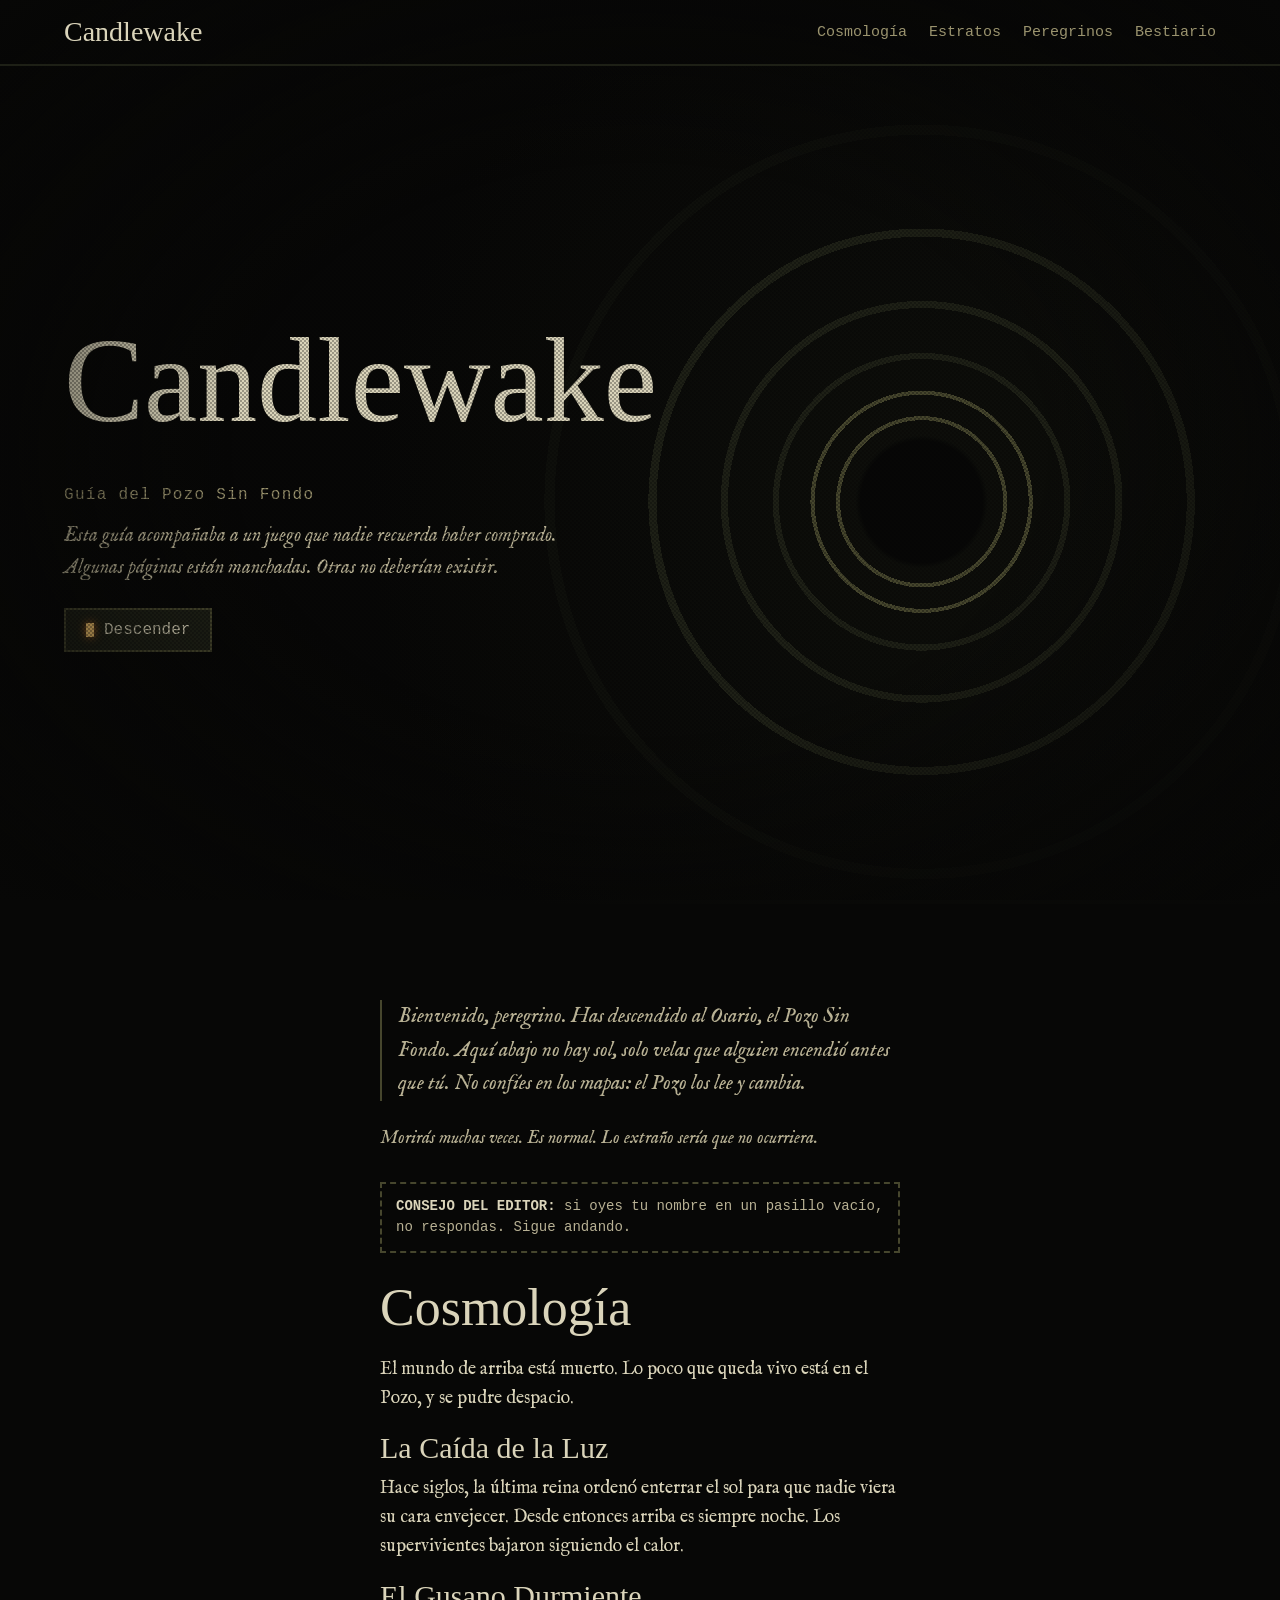
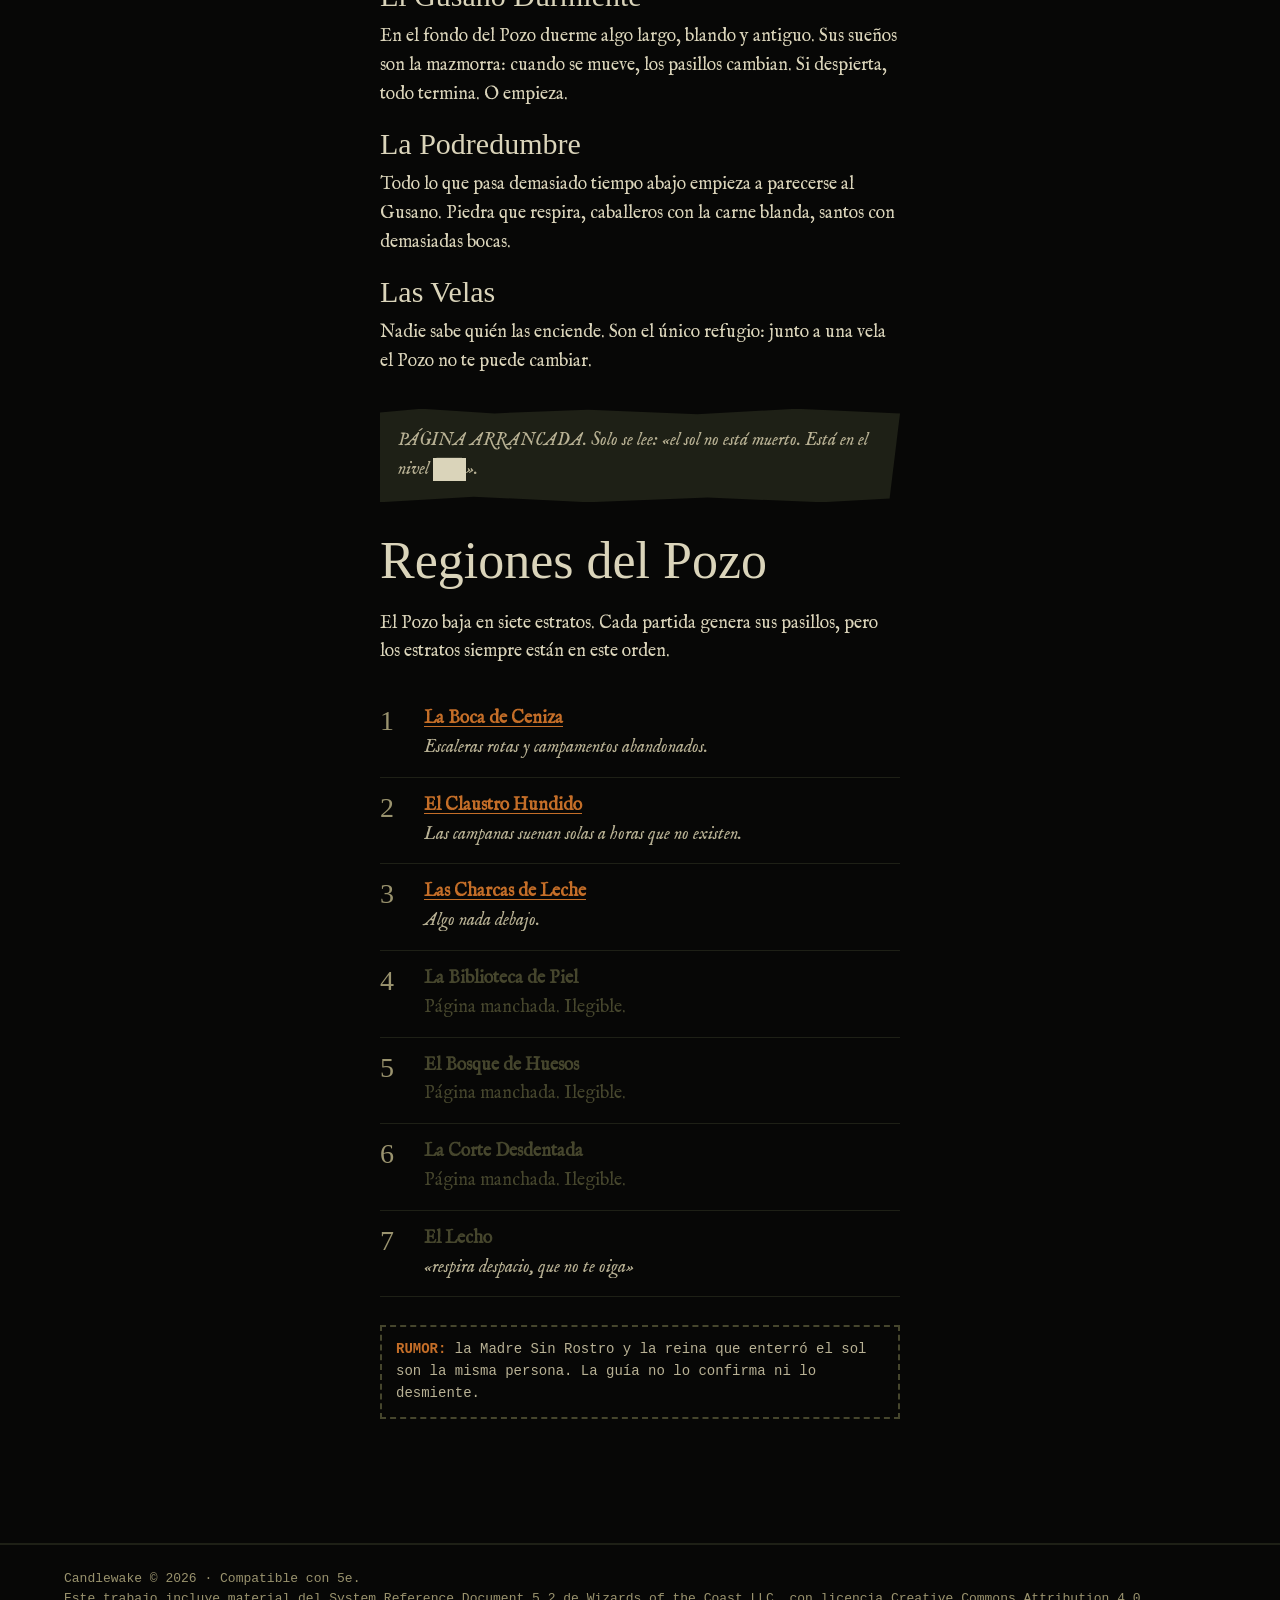
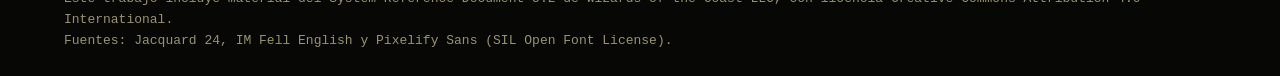
==== index.html @ 90427fa7 "Web de lore de Candlewake: portada, tres estratos, peregrinos y bestiario Co-Authored-By: Claude Opu" ====
<!DOCTYPE html>
<html lang="es">
<head>
<meta charset="utf-8">
<meta name="viewport" content="width=device-width, initial-scale=1">
<title>Candlewake — Guía del Pozo Sin Fondo</title>
<meta name="description" content="Candlewake: librojuego de rol en solitario, compatible con 5e. Baja por el Pozo Sin Fondo. Guía del lore.">
<link rel="stylesheet" href="css/osario.css">
</head>
<body>

<nav class="nav" aria-label="Guía">
  <a class="marca" href="index.html">Candlewake</a>
  <a href="index.html#cosmologia">Cosmología</a>
  <a href="index.html#estratos">Estratos</a>
  <a href="peregrinos.html">Peregrinos</a>
  <a href="bestiario.html">Bestiario</a>
</nav>

<header class="portada">
  <div class="bloque">
    <h1>Candlewake</h1>
    <p class="subtitulo">Guía del Pozo Sin Fondo</p>
    <p>Esta guía acompañaba a un juego que nadie recuerda haber comprado. Algunas páginas están manchadas. Otras no deberían existir.</p>
    <div class="botones">
      <a class="btn vela" href="#estratos">Descender</a>
    </div>
  </div>
</header>

<main class="pagina">
  <p class="lema">Bienvenido, peregrino. Has descendido al Osario, el Pozo Sin Fondo. Aquí abajo no hay sol, solo velas que alguien encendió antes que tú. No confíes en los mapas: el Pozo los lee y cambia.</p>
  <p><em>Morirás muchas veces. Es normal. Lo extraño sería que no ocurriera.</em></p>

  <div class="nota"><b>CONSEJO DEL EDITOR:</b> si oyes tu nombre en un pasillo vacío, no respondas. Sigue andando.</div>

  <section id="cosmologia">
    <h2>Cosmología</h2>
    <p>El mundo de arriba está muerto. Lo poco que queda vivo está en el Pozo, y se pudre despacio.</p>

    <h3>La Caída de la Luz</h3>
    <p>Hace siglos, la última reina ordenó enterrar el sol para que nadie viera su cara envejecer. Desde entonces arriba es siempre noche. Los supervivientes bajaron siguiendo el calor.</p>

    <h3>El Gusano Durmiente</h3>
    <p>En el fondo del Pozo duerme algo largo, blando y antiguo. Sus sueños son la mazmorra: cuando se mueve, los pasillos cambian. Si despierta, todo termina. O empieza.</p>

    <h3>La Podredumbre</h3>
    <p>Todo lo que pasa demasiado tiempo abajo empieza a parecerse al Gusano. Piedra que respira, caballeros con la carne blanda, santos con demasiadas bocas.</p>

    <h3>Las Velas</h3>
    <p>Nadie sabe quién las enciende. Son el único refugio: junto a una vela el Pozo no te puede cambiar.</p>

    <div class="arrancada">PÁGINA ARRANCADA. Solo se lee: «el sol no está muerto. Está en el nivel <span class="tachado" aria-label="texto tachado">██</span>».</div>
  </section>

  <section id="estratos">
    <h2>Regiones del Pozo</h2>
    <p>El Pozo baja en siete estratos. Cada partida genera sus pasillos, pero los estratos siempre están en este orden.</p>
    <ol class="estratos">
      <li><div><a href="estratos/boca-de-ceniza.html"><b>La Boca de Ceniza</b></a><br><em>Escaleras rotas y campamentos abandonados.</em></div></li>
      <li><div><a href="estratos/claustro-hundido.html"><b>El Claustro Hundido</b></a><br><em>Las campanas suenan solas a horas que no existen.</em></div></li>
      <li><div><a href="estratos/charcas-de-leche.html"><b>Las Charcas de Leche</b></a><br><em>Algo nada debajo.</em></div></li>
      <li class="bloqueado"><div><b>La Biblioteca de Piel</b><br>Página manchada. Ilegible.</div></li>
      <li class="bloqueado"><div><b>El Bosque de Huesos</b><br>Página manchada. Ilegible.</div></li>
      <li class="bloqueado"><div><b>La Corte Desdentada</b><br>Página manchada. Ilegible.</div></li>
      <li class="bloqueado"><div><b>El Lecho</b><br><em>«respira despacio, que no te oiga»</em></div></li>
    </ol>
    <div class="nota rumor"><b>RUMOR:</b> la Madre Sin Rostro y la reina que enterró el sol son la misma persona. La guía no lo confirma ni lo desmiente.</div>
  </section>
</main>

<footer class="pie">
  Candlewake © 2026 · Compatible con 5e.<br>
  Este trabajo incluye material del System Reference Document 5.2 de Wizards of the Coast LLC, con licencia Creative Commons Attribution 4.0 International.<br>
  Fuentes: Jacquard 24, IM Fell English y Pixelify Sans (SIL Open Font License).
</footer>

</body>
</html>
---- css/osario.css ----
/* ==========================================================
   CANDLEWAKE — Guía del Pozo Sin Fondo
   Estilos de la web de lore (GitHub Pages). Paleta del kit de Osario.
   ========================================================== */

@font-face{font-family:"Jacquard 24";src:url("../fonts/Jacquard24-Regular.ttf") format("truetype");font-display:swap}
@font-face{font-family:"IM Fell English";src:url("../fonts/IMFellEnglish-Regular.ttf") format("truetype");font-display:swap}
@font-face{font-family:"IM Fell English";font-style:italic;src:url("../fonts/IMFellEnglish-Italic.ttf") format("truetype");font-display:swap}
@font-face{font-family:"Pixelify Sans";src:url("../fonts/PixelifySans.ttf") format("truetype");font-weight:400 700;font-display:swap}

:root{
  /* Paleta del kit de Osario */
  --negro:#070706;   /* fondo */
  --pozo:#0E0F0B;    /* paneles profundos */
  --musgo:#1E2016;   /* tarjetas */
  --oliva:#46462D;   /* bordes */
  --ceniza:#9A936E;  /* texto secundario (contraste AA sobre --musgo) */
  --hueso:#DAD4BA;   /* texto principal */
  --pergamino:#B8B194; /* cursivas y citas */
  --sangre:#8C1A12;  /* Podredumbre, peligro */
  --vela:#C46E28;    /* enlaces, acento cálido: usar poco */
  --llama:#F5C46E;   /* hover, brillo de vela */

  --f-titulo:"Jacquard 24",serif;
  --f-texto:"IM Fell English",Georgia,serif;
  --f-ui:"Pixelify Sans",monospace;

  --ancho:72ch;
}

*{box-sizing:border-box;min-width:0}
html{background:var(--negro)}
body{
  margin:0;min-height:100vh;
  background:var(--negro);color:var(--hueso);
  font:18px/1.6 var(--f-texto);
  overflow-x:clip;
}

/* Viñeta + dithering de 4px sobre toda la página (imita el filtro) */
body::after{
  content:"";position:fixed;inset:0;pointer-events:none;z-index:50;
  background:
    radial-gradient(ellipse at center,transparent 45%,var(--negro) 100%),
    repeating-conic-gradient(#0000 0 25%,#0706064d 0 50%) 0 0/4px 4px;
}

img{max-width:100%;image-rendering:pixelated}

a{color:var(--vela);text-decoration-thickness:1px;text-underline-offset:3px}
a:hover,a:focus-visible{color:var(--llama);text-shadow:0 0 6px var(--vela)}
:focus-visible{outline:2px solid var(--llama);outline-offset:3px}

h1,h2,h3{font-family:var(--f-titulo);font-weight:400;line-height:1.05;margin:0 0 .4em;text-wrap:balance}
h1{font-size:clamp(56px,10vw,120px)}
h2{font-size:clamp(34px,5vw,52px)}
h3{font-size:30px}
p{margin:0 0 1em}
em,i{color:var(--pergamino)}

/* ---------- Navegación ---------- */
.nav{
  position:relative;z-index:60;
  display:flex;flex-wrap:wrap;gap:6px 22px;align-items:center;
  padding:16px max(5vw,16px);
  font:15px var(--f-ui);
  border-bottom:2px solid var(--musgo);
}
.nav a{color:var(--ceniza);text-decoration:none}
.nav a:hover,.nav a[aria-current]{color:var(--llama)}
.nav .marca{font:28px var(--f-titulo);color:var(--hueso);margin-right:auto}

/* ---------- Portada ---------- */
.portada{
  position:relative;min-height:calc(100vh - 62px);
  display:flex;align-items:center;
  padding:48px max(5vw,16px);
  /* Sin ilustración: anillos de piedra que bajan al negro, cada vez más juntos, como el motivo «pozo» del juego */
  background:
    radial-gradient(circle at 72% 52%,var(--negro) 0 6%,transparent 6.5%),
    radial-gradient(circle at 72% 52%,transparent 0 8%,var(--oliva) 8% 8.4%,transparent 8.4% 10.5%,var(--oliva) 10.5% 10.9%,
      transparent 10.9% 14%,var(--musgo) 14% 14.6%,transparent 14.6% 19%,var(--musgo) 19% 19.7%,
      transparent 19.7% 26%,var(--musgo) 26% 26.8%,transparent 26.8% 36%,var(--pozo) 36% 37%,transparent 37%),
    radial-gradient(circle at 72% 52%,var(--pozo) 0,var(--negro) 55%);
}
.portada .subtitulo{font:16px var(--f-ui);font-style:normal;color:var(--ceniza);letter-spacing:.08em;margin-top:-.4em}
.portada .bloque{max-width:520px;position:relative;z-index:2}
.portada p{font-size:20px;color:var(--pergamino);font-style:italic}

/* ---------- Botones ---------- */
.btn{
  display:inline-flex;align-items:center;gap:10px;min-height:44px;
  padding:10px 20px;
  font:16px var(--f-ui);color:var(--hueso);text-decoration:none;
  background:var(--musgo);border:2px solid var(--oliva);
}
.btn:hover{border-color:var(--vela);color:var(--llama);text-shadow:none}
.btn.vela::before{
  content:"";width:8px;height:14px;background:var(--llama);box-shadow:0 0 8px var(--vela);
}
.botones{display:flex;flex-wrap:wrap;gap:12px;margin-top:24px}

/* ---------- Páginas de la guía ---------- */
.pagina{max-width:var(--ancho);margin:0 auto;padding:clamp(32px,6vw,72px) max(5vw,16px) 96px;position:relative}
.pagina h1{font-size:clamp(48px,7vw,84px)}
.estrato-num{font:15px var(--f-ui);color:var(--ceniza)}
.lema{font-size:21px;font-style:italic;color:var(--pergamino);border-left:2px solid var(--oliva);padding-left:16px;margin:24px 0}

/* Nota de la guía: CONSEJO, RUMOR, ERRATA, TRUCO */
.nota{
  font:14px/1.55 var(--f-ui);color:var(--pergamino);
  border:2px dashed var(--oliva);padding:12px 14px;margin:28px 0;
}
.nota b{color:var(--hueso);font-weight:600}
.nota.rumor b{color:var(--vela)}
.nota.errata b{color:#C0392B}

/* Texto censurado / página arrancada */
.tachado{background:var(--hueso);color:var(--hueso);padding:0 .2em;user-select:none}
.arrancada{
  margin:32px 0;padding:18px;
  background:var(--musgo);
  clip-path:polygon(0 4%,8% 0,22% 5%,40% 1%,61% 6%,80% 0,100% 5%,98% 96%,85% 100%,63% 95%,40% 100%,18% 94%,0 100%);
  font-style:italic;color:var(--pergamino);
}

/* Tarjetas: peregrinos, criaturas, reliquias */
.rejilla{display:grid;grid-template-columns:repeat(auto-fill,minmax(min(100%,280px),1fr));gap:16px;margin:24px 0}
.tarjeta{background:var(--musgo);border:2px solid var(--oliva);padding:16px}
.tarjeta h3{margin-bottom:.2em}
.tarjeta .meta{font:13px var(--f-ui);color:var(--ceniza);margin-bottom:8px}

/* Tablas de la guía */
.tabla{overflow-x:auto;margin:24px 0}
table{border-collapse:collapse;width:100%;font-size:16px}
th{font:14px var(--f-ui);color:var(--ceniza);text-align:left;font-weight:400}
th,td{padding:10px 12px;border-bottom:1px solid var(--oliva);vertical-align:top}

/* Lista de estratos */
.estratos{list-style:none;padding:0;margin:24px 0;counter-reset:e}
.estratos li{counter-increment:e;display:flex;gap:16px;padding:14px 0;border-bottom:1px solid var(--musgo)}
.estratos li::before{content:counter(e);font:28px var(--f-titulo);color:var(--ceniza);min-width:28px}
.estratos .bloqueado,.bloqueado{color:var(--oliva)}
.paginacion{display:flex;justify-content:space-between;gap:16px;flex-wrap:wrap;margin-top:48px}

.pie{
  border-top:2px solid var(--musgo);padding:24px max(5vw,16px);
  font:13px/1.6 var(--f-ui);color:var(--ceniza);position:relative;z-index:60;
}

@media (max-width:600px){
  .portada{align-items:flex-end}
  .portada::before{content:"";position:absolute;inset:0;background:linear-gradient(transparent 30%,var(--negro) 85%)}
  body{font-size:17px}
}
@media (prefers-reduced-motion:no-preference){
  .btn.vela::before{animation:parpadeo 3s infinite steps(1)}
  @keyframes parpadeo{0%,100%{opacity:1}47%{opacity:.6}50%{opacity:1}83%{opacity:.8}}
}
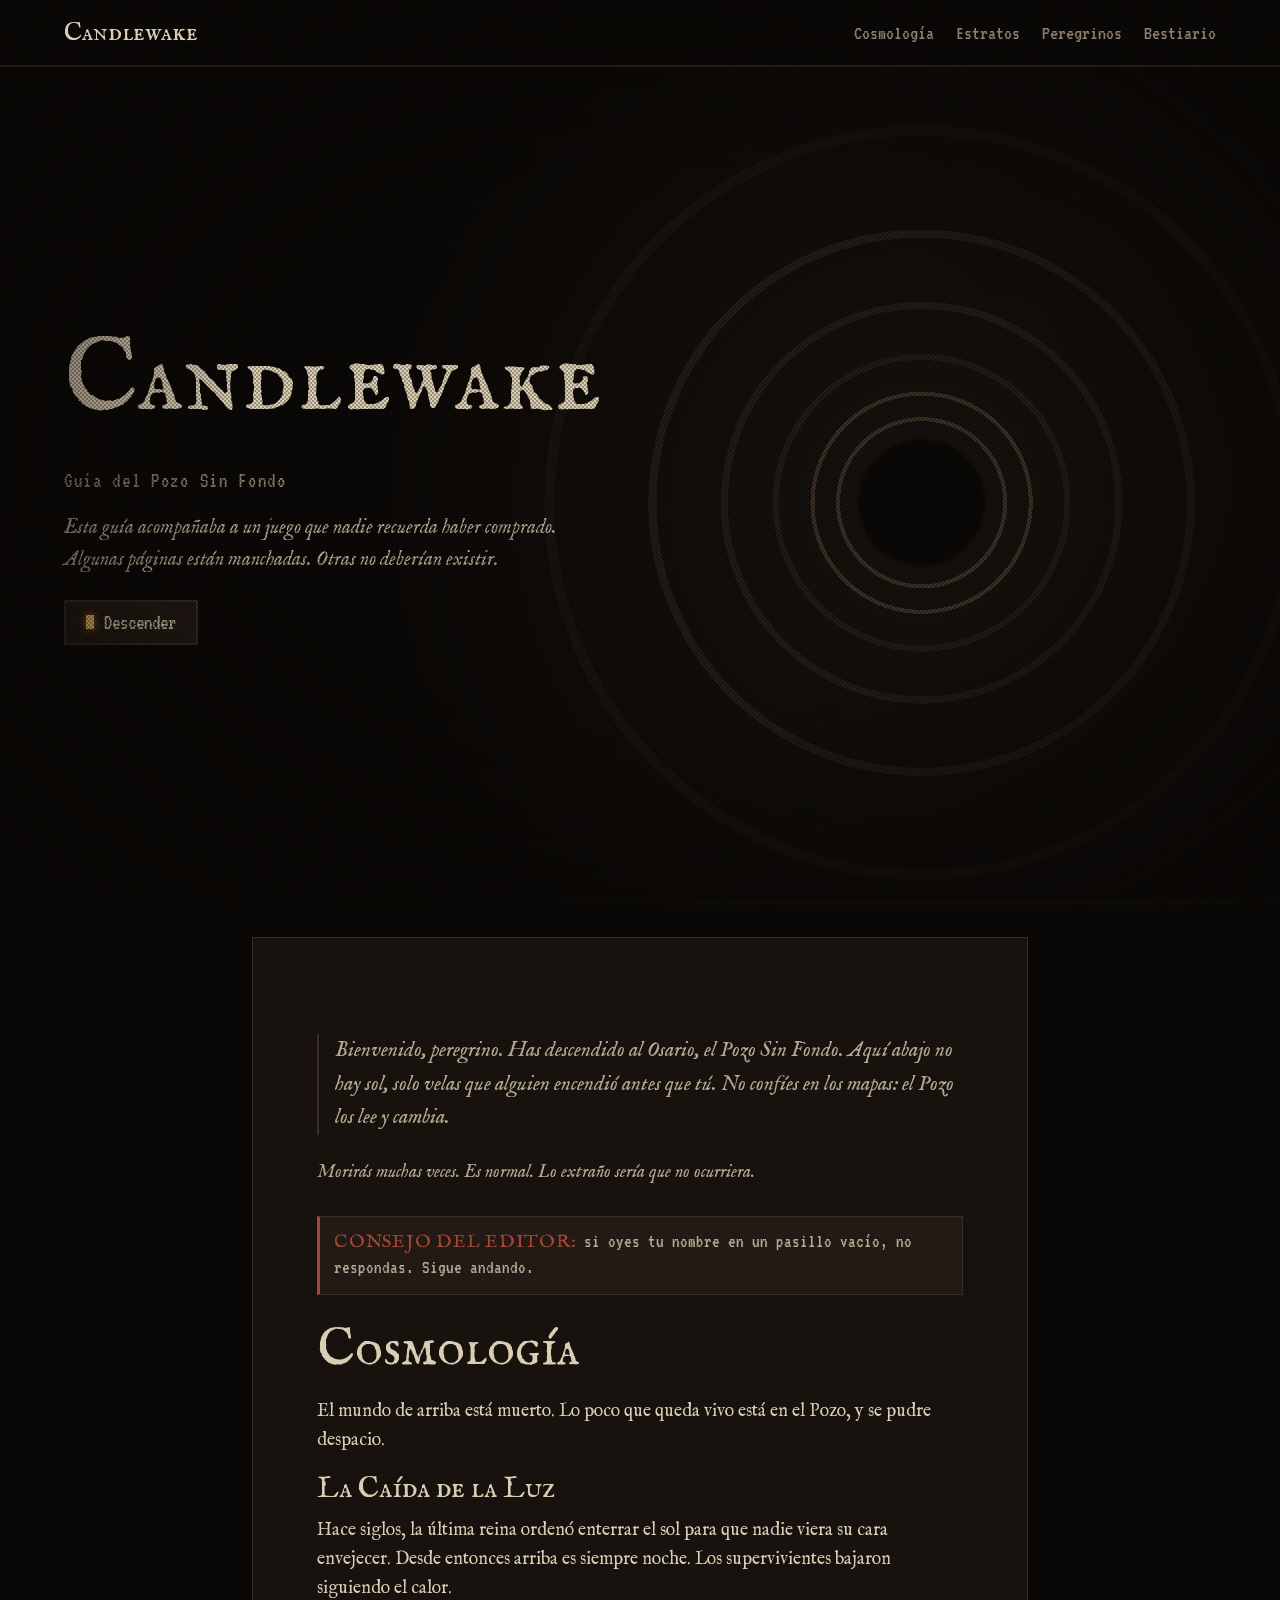
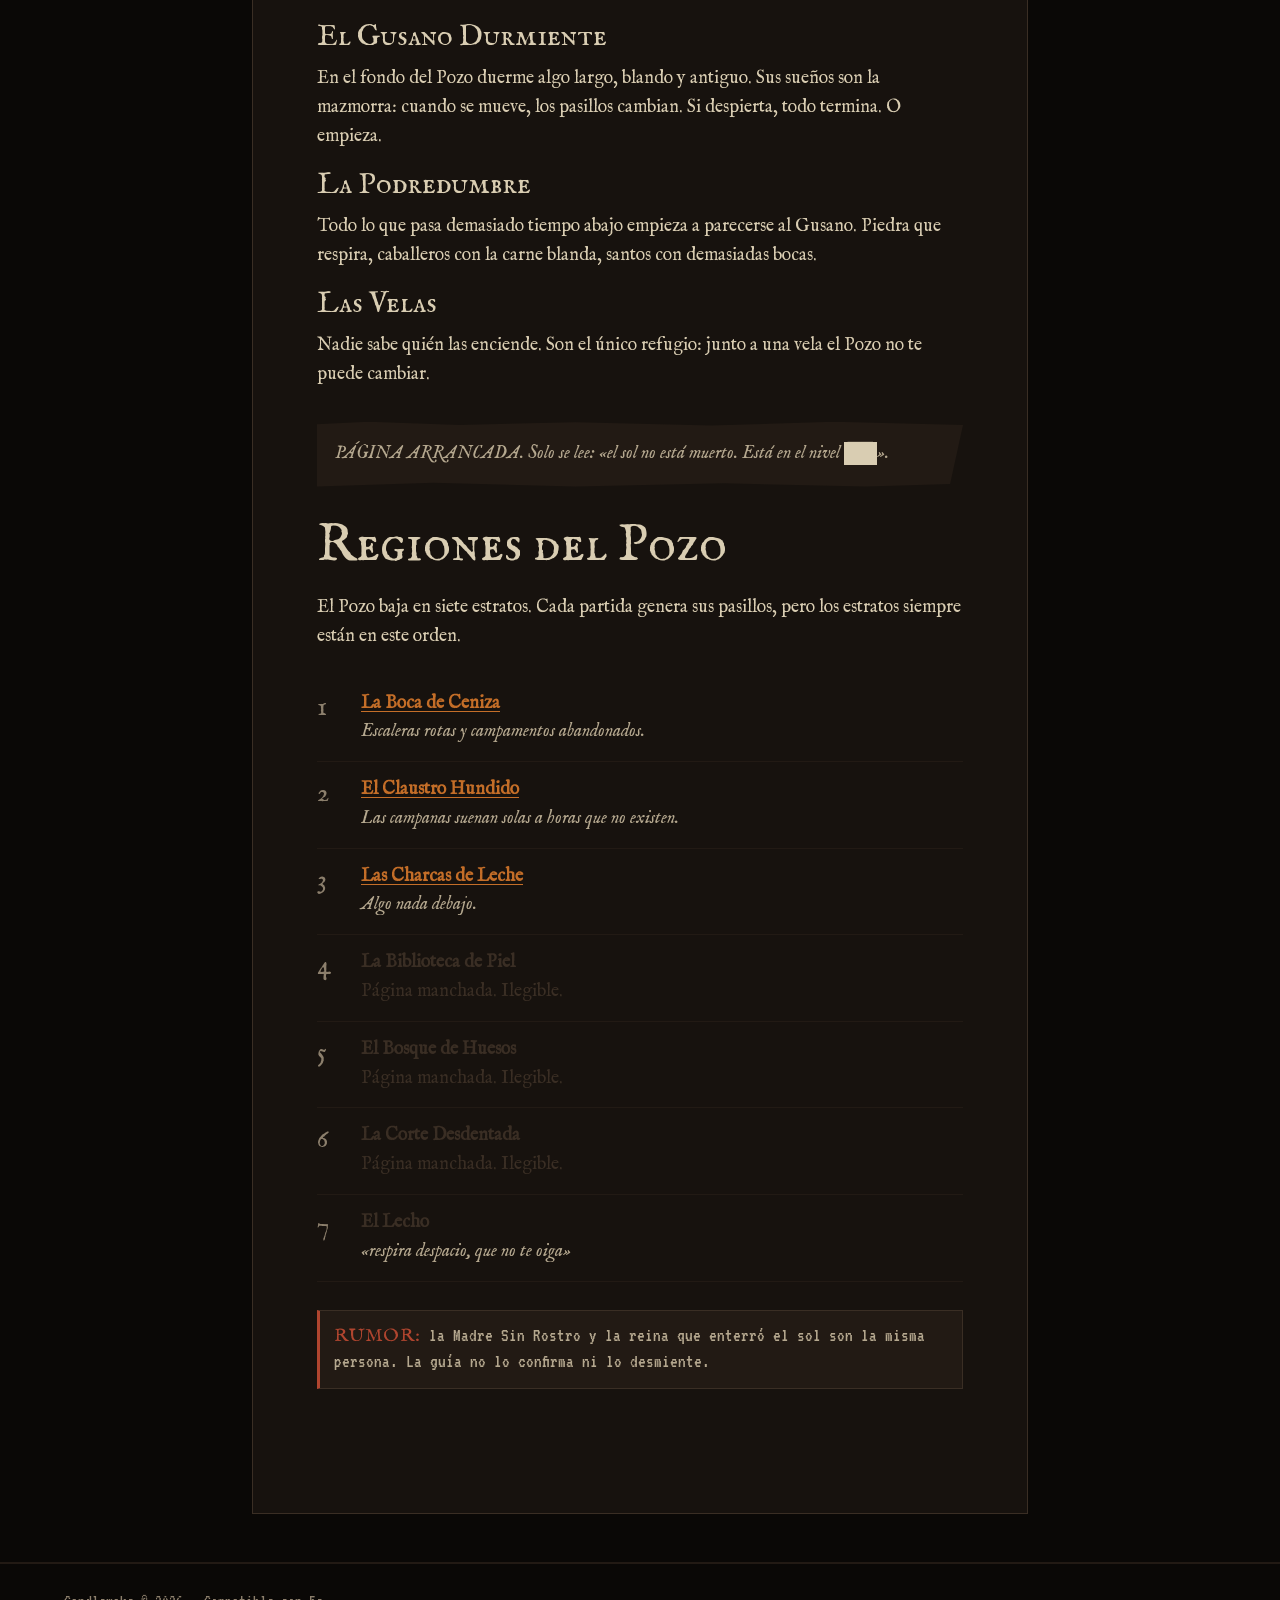
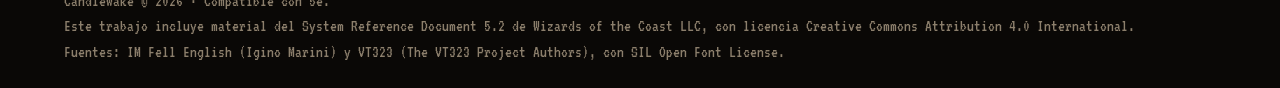
==== commit 17f5d5eb: "Web con la paleta y las fuentes del juego; acento de cada estrato Co-Authored-By: Claude Opus 5.5 <n" ====
--- a/index.html
+++ b/index.html
@@ -72,7 +72,7 @@
 <footer class="pie">
   Candlewake © 2026 · Compatible con 5e.<br>
   Este trabajo incluye material del System Reference Document 5.2 de Wizards of the Coast LLC, con licencia Creative Commons Attribution 4.0 International.<br>
-  Fuentes: Jacquard 24, IM Fell English y Pixelify Sans (SIL Open Font License).
+  Fuentes: IM Fell English (Igino Marini) y VT323 (The VT323 Project Authors), con SIL Open Font License.
 </footer>
 
 </body>
--- a/css/osario.css
+++ b/css/osario.css
@@ -3,36 +3,41 @@
    Estilos de la web de lore (GitHub Pages). Paleta del kit de Osario.
    ========================================================== */
 
-@font-face{font-family:"Jacquard 24";src:url("../fonts/Jacquard24-Regular.ttf") format("truetype");font-display:swap}
+@font-face{font-family:"IM Fell English SC";src:url("../fonts/IMFellEnglishSC-Regular.ttf") format("truetype");font-display:swap}
 @font-face{font-family:"IM Fell English";src:url("../fonts/IMFellEnglish-Regular.ttf") format("truetype");font-display:swap}
 @font-face{font-family:"IM Fell English";font-style:italic;src:url("../fonts/IMFellEnglish-Italic.ttf") format("truetype");font-display:swap}
-@font-face{font-family:"Pixelify Sans";src:url("../fonts/PixelifySans.ttf") format("truetype");font-weight:400 700;font-display:swap}
+@font-face{font-family:"VT323";src:url("../fonts/VT323-Regular.ttf") format("truetype");font-display:swap}
 
 :root{
-  /* Paleta del kit de Osario */
-  --negro:#070706;   /* fondo */
-  --pozo:#0E0F0B;    /* paneles profundos */
-  --musgo:#1E2016;   /* tarjetas */
-  --oliva:#46462D;   /* bordes */
-  --ceniza:#9A936E;  /* texto secundario (contraste AA sobre --musgo) */
-  --hueso:#DAD4BA;   /* texto principal */
-  --pergamino:#B8B194; /* cursivas y citas */
-  --sangre:#8C1A12;  /* Podredumbre, peligro */
-  --vela:#C46E28;    /* enlaces, acento cálido: usar poco */
-  --llama:#F5C46E;   /* hover, brillo de vela */
+  /* Paleta del juego (docs/diseno.md de Candlewake): guía impresa en negro y escaneada */
+  --noche:#0a0806;     /* fuera de la página */
+  --papel:#17120e;     /* página */
+  --recuadro:#221a14;  /* recuadros, botones, tarjetas */
+  --filete:#3a2e24;    /* filetes y bordes */
+  --tinta-suave:#8c7f6c; /* texto secundario */
+  --hueso:#d9cdb2;     /* texto */
+  --pergamino:#b5a88f; /* cursivas y citas */
+  --oxido:#b0452f;     /* notas, erratas, Podredumbre */
+  --vela:#c46e28;      /* enlaces: lo único cálido, como las velas del Pozo */
+  --llama:#f5c46e;     /* hover, brillo de vela */
+  --acento:var(--tinta-suave); /* cada estrato tiene el suyo (pack.json → acento) */
 
-  --f-titulo:"Jacquard 24",serif;
+  --f-titulo:"IM Fell English SC",Georgia,serif;
   --f-texto:"IM Fell English",Georgia,serif;
-  --f-ui:"Pixelify Sans",monospace;
+  --f-ui:"VT323",monospace;
 
   --ancho:72ch;
 }
+/* Acentos de los estratos, los mismos que en el juego */
+.boca{--acento:#8a7f74}
+.claustro{--acento:#5f8a72}
+.charcas{--acento:#c9c0a6}
 
 *{box-sizing:border-box;min-width:0}
-html{background:var(--negro)}
+html{background:var(--noche)}
 body{
   margin:0;min-height:100vh;
-  background:var(--negro);color:var(--hueso);
+  background:var(--noche);color:var(--hueso);
   font:18px/1.6 var(--f-texto);
   overflow-x:clip;
 }
@@ -41,8 +46,8 @@
 body::after{
   content:"";position:fixed;inset:0;pointer-events:none;z-index:50;
   background:
-    radial-gradient(ellipse at center,transparent 45%,var(--negro) 100%),
-    repeating-conic-gradient(#0000 0 25%,#0706064d 0 50%) 0 0/4px 4px;
+    radial-gradient(ellipse at center,transparent 45%,var(--noche) 100%),
+    repeating-conic-gradient(#0000 0 25%,#0a08064d 0 50%) 0 0/4px 4px;
 }
 
 img{max-width:100%;image-rendering:pixelated}
@@ -52,7 +57,7 @@
 :focus-visible{outline:2px solid var(--llama);outline-offset:3px}
 
 h1,h2,h3{font-family:var(--f-titulo);font-weight:400;line-height:1.05;margin:0 0 .4em;text-wrap:balance}
-h1{font-size:clamp(56px,10vw,120px)}
+h1{font-size:clamp(52px,9vw,104px)}
 h2{font-size:clamp(34px,5vw,52px)}
 h3{font-size:30px}
 p{margin:0 0 1em}
@@ -63,12 +68,12 @@
   position:relative;z-index:60;
   display:flex;flex-wrap:wrap;gap:6px 22px;align-items:center;
   padding:16px max(5vw,16px);
-  font:15px var(--f-ui);
-  border-bottom:2px solid var(--musgo);
+  font:20px var(--f-ui);
+  border-bottom:2px solid var(--recuadro);
 }
-.nav a{color:var(--ceniza);text-decoration:none}
+.nav a{color:var(--tinta-suave);text-decoration:none}
 .nav a:hover,.nav a[aria-current]{color:var(--llama)}
-.nav .marca{font:28px var(--f-titulo);color:var(--hueso);margin-right:auto}
+.nav .marca{font:26px var(--f-titulo);color:var(--hueso);margin-right:auto}
 
 /* ---------- Portada ---------- */
 .portada{
@@ -77,13 +82,13 @@
   padding:48px max(5vw,16px);
   /* Sin ilustración: anillos de piedra que bajan al negro, cada vez más juntos, como el motivo «pozo» del juego */
   background:
-    radial-gradient(circle at 72% 52%,var(--negro) 0 6%,transparent 6.5%),
-    radial-gradient(circle at 72% 52%,transparent 0 8%,var(--oliva) 8% 8.4%,transparent 8.4% 10.5%,var(--oliva) 10.5% 10.9%,
-      transparent 10.9% 14%,var(--musgo) 14% 14.6%,transparent 14.6% 19%,var(--musgo) 19% 19.7%,
-      transparent 19.7% 26%,var(--musgo) 26% 26.8%,transparent 26.8% 36%,var(--pozo) 36% 37%,transparent 37%),
-    radial-gradient(circle at 72% 52%,var(--pozo) 0,var(--negro) 55%);
+    radial-gradient(circle at 72% 52%,var(--noche) 0 6%,transparent 6.5%),
+    radial-gradient(circle at 72% 52%,transparent 0 8%,var(--filete) 8% 8.4%,transparent 8.4% 10.5%,var(--filete) 10.5% 10.9%,
+      transparent 10.9% 14%,var(--recuadro) 14% 14.6%,transparent 14.6% 19%,var(--recuadro) 19% 19.7%,
+      transparent 19.7% 26%,var(--recuadro) 26% 26.8%,transparent 26.8% 36%,var(--papel) 36% 37%,transparent 37%),
+    radial-gradient(circle at 72% 52%,var(--papel) 0,var(--noche) 55%);
 }
-.portada .subtitulo{font:16px var(--f-ui);font-style:normal;color:var(--ceniza);letter-spacing:.08em;margin-top:-.4em}
+.portada .subtitulo{font:21px var(--f-ui);font-style:normal;color:var(--tinta-suave);letter-spacing:.08em;margin-top:-.4em}
 .portada .bloque{max-width:520px;position:relative;z-index:2}
 .portada p{font-size:20px;color:var(--pergamino);font-style:italic}
 
@@ -91,8 +96,8 @@
 .btn{
   display:inline-flex;align-items:center;gap:10px;min-height:44px;
   padding:10px 20px;
-  font:16px var(--f-ui);color:var(--hueso);text-decoration:none;
-  background:var(--musgo);border:2px solid var(--oliva);
+  font:21px var(--f-ui);color:var(--hueso);text-decoration:none;
+  background:var(--recuadro);border:2px solid var(--filete);
 }
 .btn:hover{border-color:var(--vela);color:var(--llama);text-shadow:none}
 .btn.vela::before{
@@ -101,56 +106,56 @@
 .botones{display:flex;flex-wrap:wrap;gap:12px;margin-top:24px}
 
 /* ---------- Páginas de la guía ---------- */
-.pagina{max-width:var(--ancho);margin:0 auto;padding:clamp(32px,6vw,72px) max(5vw,16px) 96px;position:relative}
+.pagina{background:var(--papel);border:1px solid var(--filete);max-width:calc(var(--ancho) + 2 * max(5vw,16px));margin:32px auto 48px;padding:clamp(32px,6vw,72px) max(5vw,16px) 96px;position:relative}
 .pagina h1{font-size:clamp(48px,7vw,84px)}
-.estrato-num{font:15px var(--f-ui);color:var(--ceniza)}
-.lema{font-size:21px;font-style:italic;color:var(--pergamino);border-left:2px solid var(--oliva);padding-left:16px;margin:24px 0}
+.pagina h1,.estrato-num{color:var(--acento)}
+.estrato-num{font:20px var(--f-ui);color:var(--tinta-suave)}
+.lema{font-size:21px;font-style:italic;color:var(--pergamino);border-left:2px solid var(--filete);padding-left:16px;margin:24px 0}
 
 /* Nota de la guía: CONSEJO, RUMOR, ERRATA, TRUCO */
 .nota{
-  font:14px/1.55 var(--f-ui);color:var(--pergamino);
-  border:2px dashed var(--oliva);padding:12px 14px;margin:28px 0;
+  font:19px/1.4 var(--f-ui);color:var(--pergamino);
+  background:var(--recuadro);border:1px solid var(--filete);border-left:3px solid var(--oxido);padding:12px 14px;margin:28px 0;
 }
-.nota b{color:var(--hueso);font-weight:600}
-.nota.rumor b{color:var(--vela)}
-.nota.errata b{color:#C0392B}
+.nota b{font-family:var(--f-titulo);font-weight:400;color:var(--oxido);letter-spacing:.04em}
+.nota.errata b{color:var(--oxido)}
 
 /* Texto censurado / página arrancada */
 .tachado{background:var(--hueso);color:var(--hueso);padding:0 .2em;user-select:none}
 .arrancada{
   margin:32px 0;padding:18px;
-  background:var(--musgo);
+  background:var(--recuadro);
   clip-path:polygon(0 4%,8% 0,22% 5%,40% 1%,61% 6%,80% 0,100% 5%,98% 96%,85% 100%,63% 95%,40% 100%,18% 94%,0 100%);
   font-style:italic;color:var(--pergamino);
 }
 
 /* Tarjetas: peregrinos, criaturas, reliquias */
 .rejilla{display:grid;grid-template-columns:repeat(auto-fill,minmax(min(100%,280px),1fr));gap:16px;margin:24px 0}
-.tarjeta{background:var(--musgo);border:2px solid var(--oliva);padding:16px}
+.tarjeta{background:var(--recuadro);border:2px solid var(--filete);padding:16px}
 .tarjeta h3{margin-bottom:.2em}
-.tarjeta .meta{font:13px var(--f-ui);color:var(--ceniza);margin-bottom:8px}
+.tarjeta .meta{font:17px var(--f-ui);color:var(--tinta-suave);margin-bottom:8px}
 
 /* Tablas de la guía */
 .tabla{overflow-x:auto;margin:24px 0}
 table{border-collapse:collapse;width:100%;font-size:16px}
-th{font:14px var(--f-ui);color:var(--ceniza);text-align:left;font-weight:400}
-th,td{padding:10px 12px;border-bottom:1px solid var(--oliva);vertical-align:top}
+th{font:18px var(--f-ui);color:var(--tinta-suave);text-align:left;font-weight:400}
+th,td{padding:10px 12px;border-bottom:1px solid var(--filete);vertical-align:top}
 
 /* Lista de estratos */
 .estratos{list-style:none;padding:0;margin:24px 0;counter-reset:e}
-.estratos li{counter-increment:e;display:flex;gap:16px;padding:14px 0;border-bottom:1px solid var(--musgo)}
-.estratos li::before{content:counter(e);font:28px var(--f-titulo);color:var(--ceniza);min-width:28px}
-.estratos .bloqueado,.bloqueado{color:var(--oliva)}
+.estratos li{counter-increment:e;display:flex;gap:16px;padding:14px 0;border-bottom:1px solid var(--recuadro)}
+.estratos li::before{content:counter(e);font:28px var(--f-titulo);color:var(--tinta-suave);min-width:28px}
+.estratos .bloqueado,.bloqueado{color:var(--filete)}
 .paginacion{display:flex;justify-content:space-between;gap:16px;flex-wrap:wrap;margin-top:48px}
 
 .pie{
-  border-top:2px solid var(--musgo);padding:24px max(5vw,16px);
-  font:13px/1.6 var(--f-ui);color:var(--ceniza);position:relative;z-index:60;
+  border-top:2px solid var(--recuadro);padding:24px max(5vw,16px);
+  font:17px/1.5 var(--f-ui);color:var(--tinta-suave);position:relative;z-index:60;
 }
 
 @media (max-width:600px){
   .portada{align-items:flex-end}
-  .portada::before{content:"";position:absolute;inset:0;background:linear-gradient(transparent 30%,var(--negro) 85%)}
+  .portada::before{content:"";position:absolute;inset:0;background:linear-gradient(transparent 30%,var(--noche) 85%)}
   body{font-size:17px}
 }
 @media (prefers-reduced-motion:no-preference){
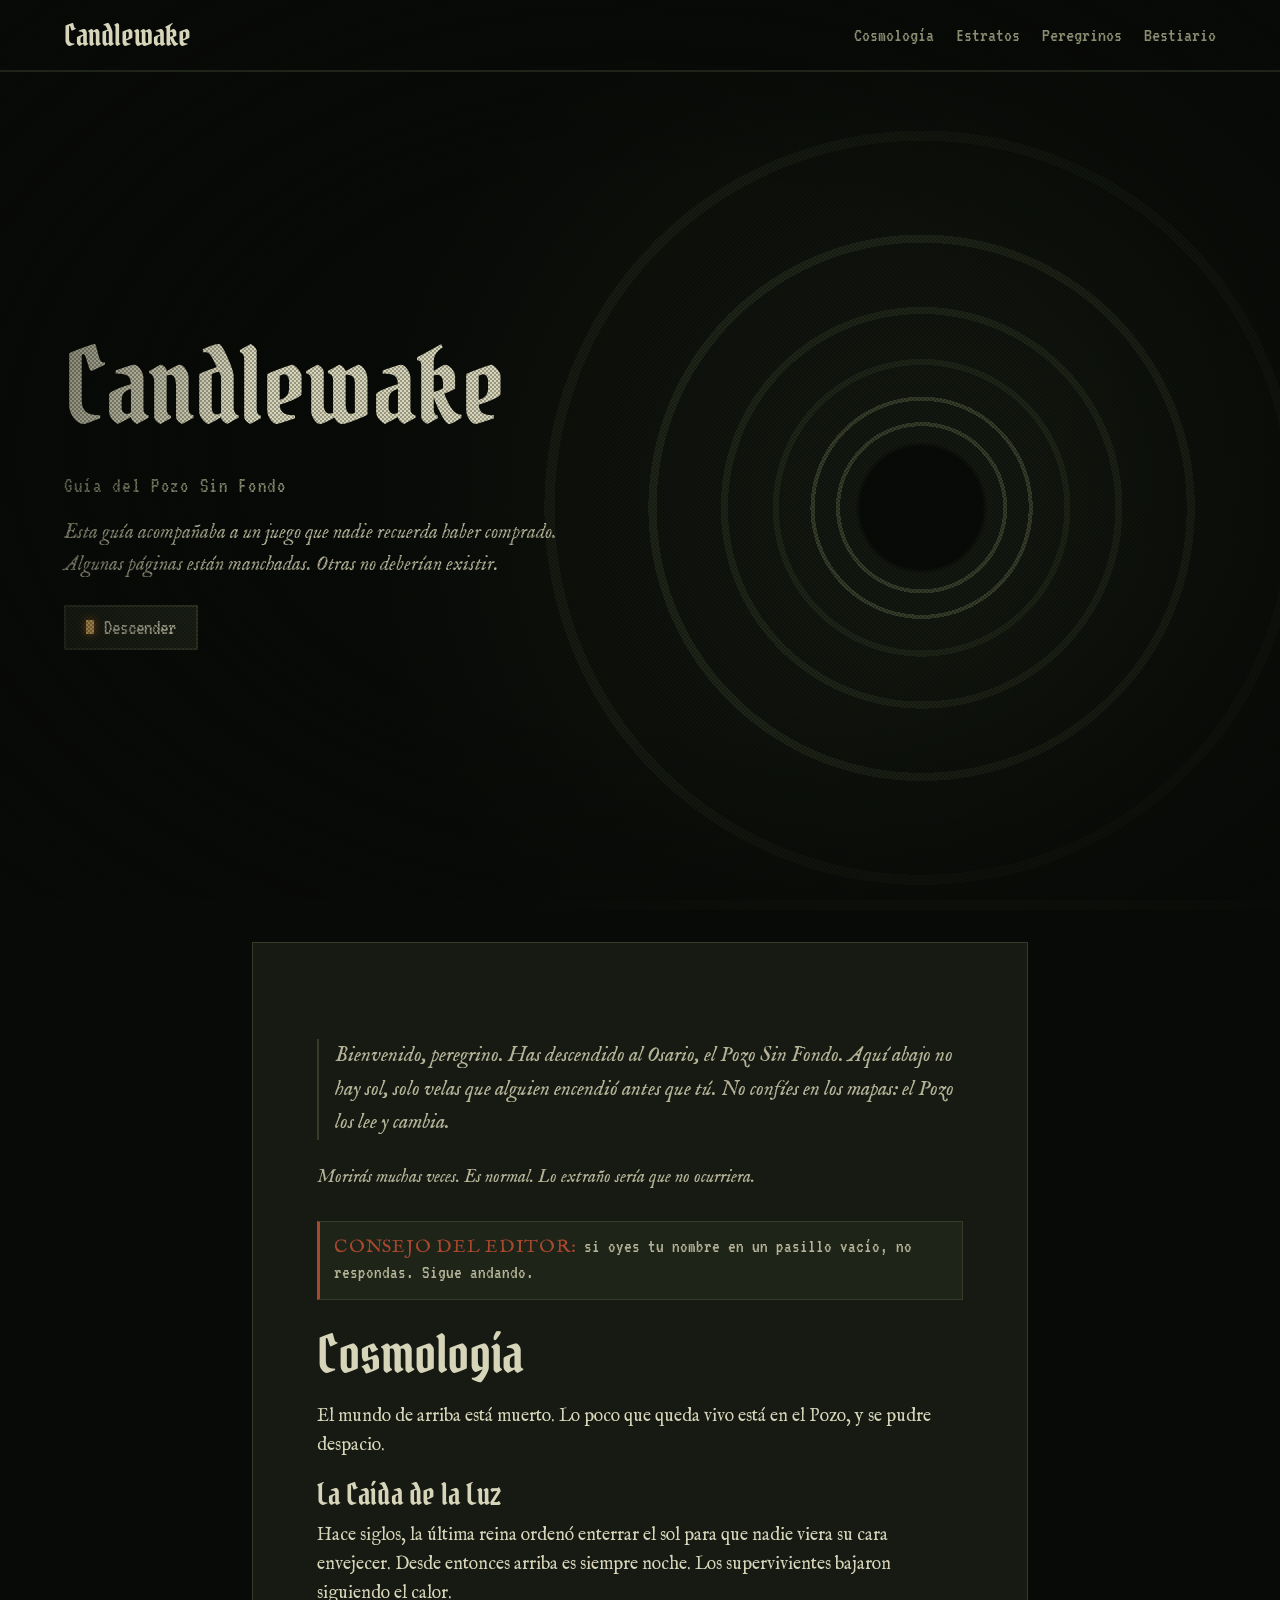
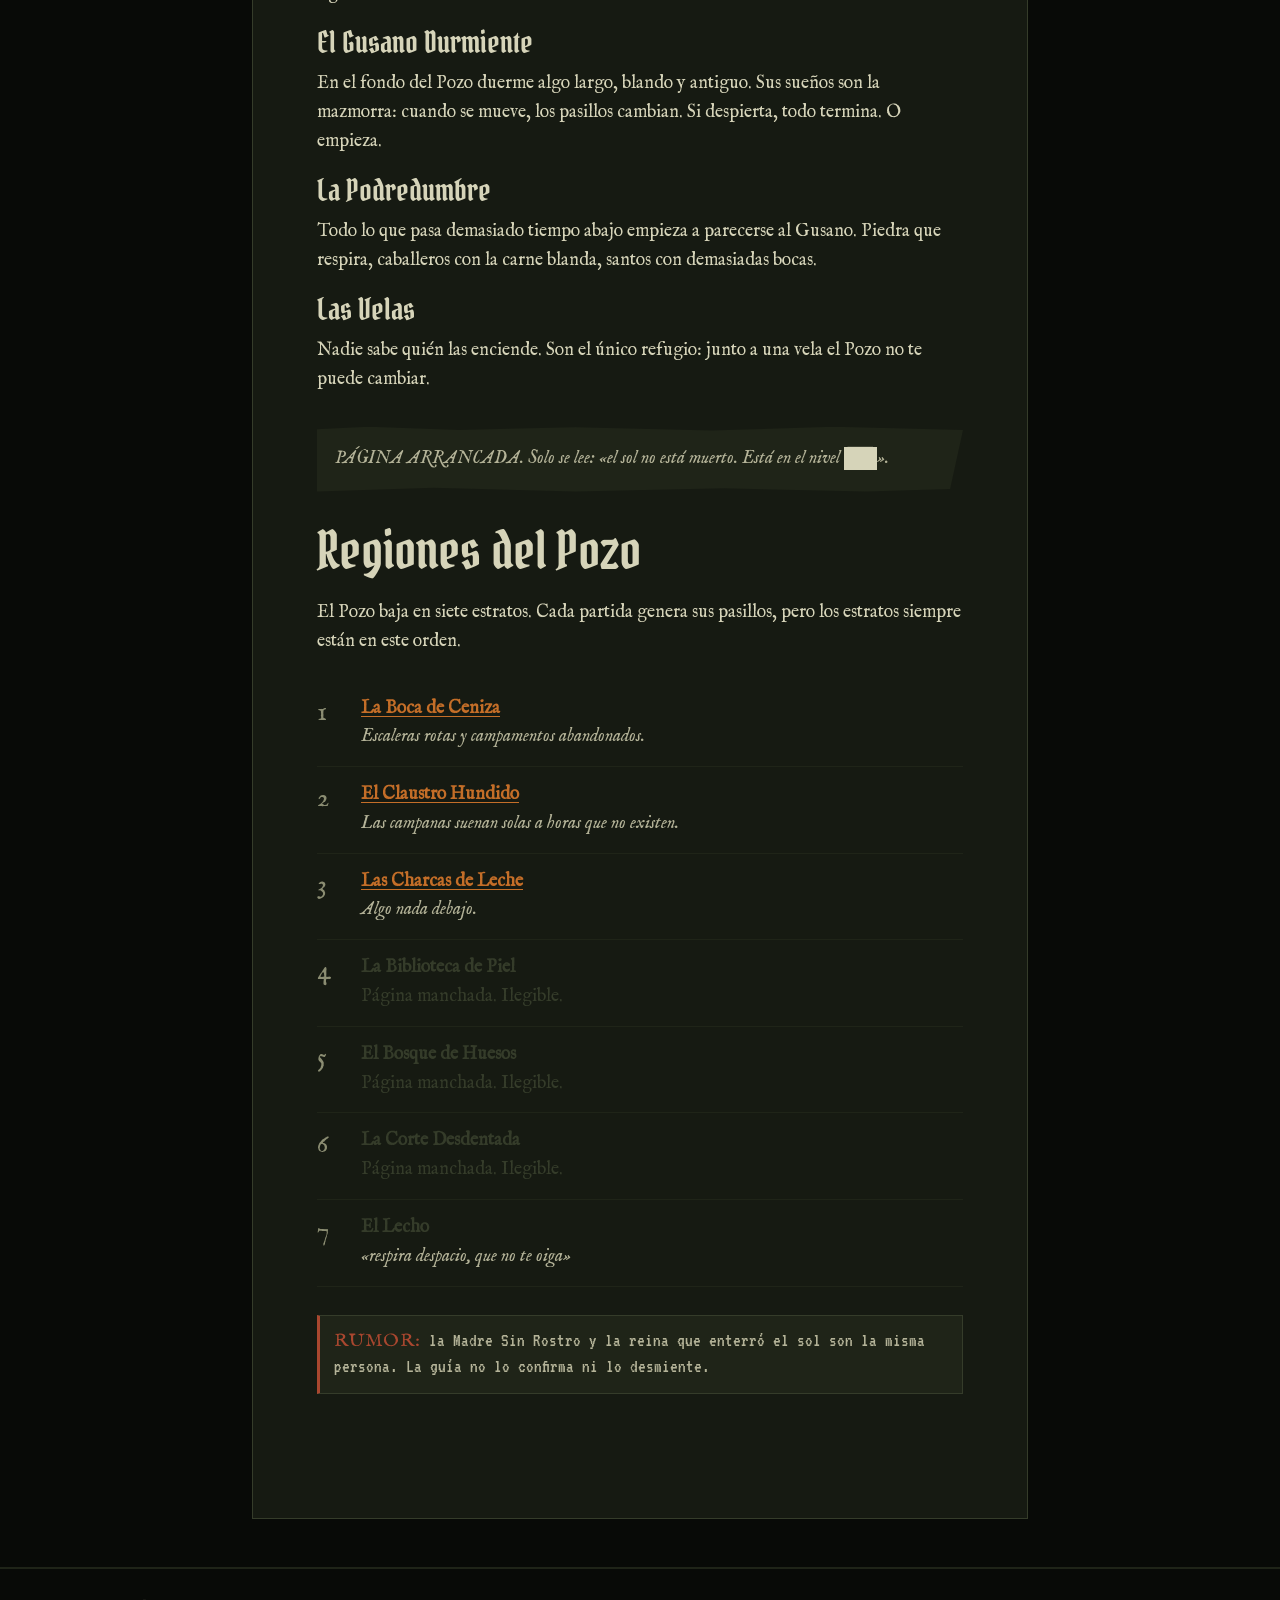
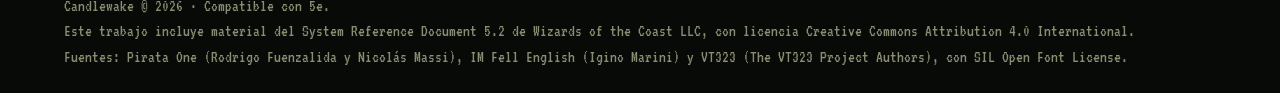
==== commit addc403e: "Web unificada con la 0.15.0 del juego: paleta de moho, títulos en Pirata One y capítulos Co-Authored" ====
--- a/index.html
+++ b/index.html
@@ -72,7 +72,7 @@
 <footer class="pie">
   Candlewake © 2026 · Compatible con 5e.<br>
   Este trabajo incluye material del System Reference Document 5.2 de Wizards of the Coast LLC, con licencia Creative Commons Attribution 4.0 International.<br>
-  Fuentes: IM Fell English (Igino Marini) y VT323 (The VT323 Project Authors), con SIL Open Font License.
+  Fuentes: Pirata One (Rodrigo Fuenzalida y Nicolás Massi), IM Fell English (Igino Marini) y VT323 (The VT323 Project Authors), con SIL Open Font License.
 </footer>
 
 </body>
--- a/css/osario.css
+++ b/css/osario.css
@@ -6,23 +6,25 @@
 @font-face{font-family:"IM Fell English SC";src:url("../fonts/IMFellEnglishSC-Regular.ttf") format("truetype");font-display:swap}
 @font-face{font-family:"IM Fell English";src:url("../fonts/IMFellEnglish-Regular.ttf") format("truetype");font-display:swap}
 @font-face{font-family:"IM Fell English";font-style:italic;src:url("../fonts/IMFellEnglish-Italic.ttf") format("truetype");font-display:swap}
+@font-face{font-family:"Pirata One";src:url("../fonts/PirataOne-Regular.ttf") format("truetype");font-display:swap}
 @font-face{font-family:"VT323";src:url("../fonts/VT323-Regular.ttf") format("truetype");font-display:swap}
 
 :root{
-  /* Paleta del juego (docs/diseno.md de Candlewake): guía impresa en negro y escaneada */
-  --noche:#0a0806;     /* fuera de la página */
-  --papel:#17120e;     /* página */
-  --recuadro:#221a14;  /* recuadros, botones, tarjetas */
-  --filete:#3a2e24;    /* filetes y bordes */
-  --tinta-suave:#8c7f6c; /* texto secundario */
-  --hueso:#d9cdb2;     /* texto */
-  --pergamino:#b5a88f; /* cursivas y citas */
-  --oxido:#b0452f;     /* notas, erratas, Podredumbre */
+  /* Paleta del juego (docs/diseno.md de Candlewake, 0.15.0): un libro encuadernado con las páginas verdes de moho */
+  --noche:#080a07;     /* fuera del libro */
+  --papel:#161a12;     /* página, verde de moho */
+  --recuadro:#1f2418;  /* recuadros, botones, tarjetas */
+  --filete:#353c2a;    /* filetes y bordes */
+  --tinta-suave:#8b8d72; /* texto secundario */
+  --hueso:#d6d4b9;     /* texto */
+  --pergamino:#b4b398; /* cursivas y citas */
+  --oxido:#a9472f;     /* notas, erratas, Podredumbre */
   --vela:#c46e28;      /* enlaces: lo único cálido, como las velas del Pozo */
   --llama:#f5c46e;     /* hover, brillo de vela */
   --acento:var(--tinta-suave); /* cada estrato tiene el suyo (pack.json → acento) */
 
-  --f-titulo:"IM Fell English SC",Georgia,serif;
+  --f-gotica:"Pirata One","IM Fell English SC",Georgia,serif; /* títulos, como en el juego */
+  --f-titulo:"IM Fell English SC",Georgia,serif;  /* etiquetas pequeñas */
   --f-texto:"IM Fell English",Georgia,serif;
   --f-ui:"VT323",monospace;
 
@@ -47,7 +49,7 @@
   content:"";position:fixed;inset:0;pointer-events:none;z-index:50;
   background:
     radial-gradient(ellipse at center,transparent 45%,var(--noche) 100%),
-    repeating-conic-gradient(#0000 0 25%,#0a08064d 0 50%) 0 0/4px 4px;
+    repeating-conic-gradient(#0000 0 25%,#080a074d 0 50%) 0 0/4px 4px;
 }
 
 img{max-width:100%;image-rendering:pixelated}
@@ -56,7 +58,7 @@
 a:hover,a:focus-visible{color:var(--llama);text-shadow:0 0 6px var(--vela)}
 :focus-visible{outline:2px solid var(--llama);outline-offset:3px}
 
-h1,h2,h3{font-family:var(--f-titulo);font-weight:400;line-height:1.05;margin:0 0 .4em;text-wrap:balance}
+h1,h2,h3{font-family:var(--f-gotica);font-weight:400;line-height:1.05;margin:0 0 .4em;text-wrap:balance}
 h1{font-size:clamp(52px,9vw,104px)}
 h2{font-size:clamp(34px,5vw,52px)}
 h3{font-size:30px}
@@ -73,7 +75,7 @@
 }
 .nav a{color:var(--tinta-suave);text-decoration:none}
 .nav a:hover,.nav a[aria-current]{color:var(--llama)}
-.nav .marca{font:26px var(--f-titulo);color:var(--hueso);margin-right:auto}
+.nav .marca{font:30px var(--f-gotica);color:var(--hueso);margin-right:auto}
 
 /* ---------- Portada ---------- */
 .portada{
@@ -108,8 +110,8 @@
 /* ---------- Páginas de la guía ---------- */
 .pagina{background:var(--papel);border:1px solid var(--filete);max-width:calc(var(--ancho) + 2 * max(5vw,16px));margin:32px auto 48px;padding:clamp(32px,6vw,72px) max(5vw,16px) 96px;position:relative}
 .pagina h1{font-size:clamp(48px,7vw,84px)}
-.pagina h1,.estrato-num{color:var(--acento)}
-.estrato-num{font:20px var(--f-ui);color:var(--tinta-suave)}
+.pagina h1{color:var(--acento)}
+.estrato-num{font:22px var(--f-titulo);letter-spacing:.08em;color:var(--tinta-suave)}
 .lema{font-size:21px;font-style:italic;color:var(--pergamino);border-left:2px solid var(--filete);padding-left:16px;margin:24px 0}
 
 /* Nota de la guía: CONSEJO, RUMOR, ERRATA, TRUCO */
